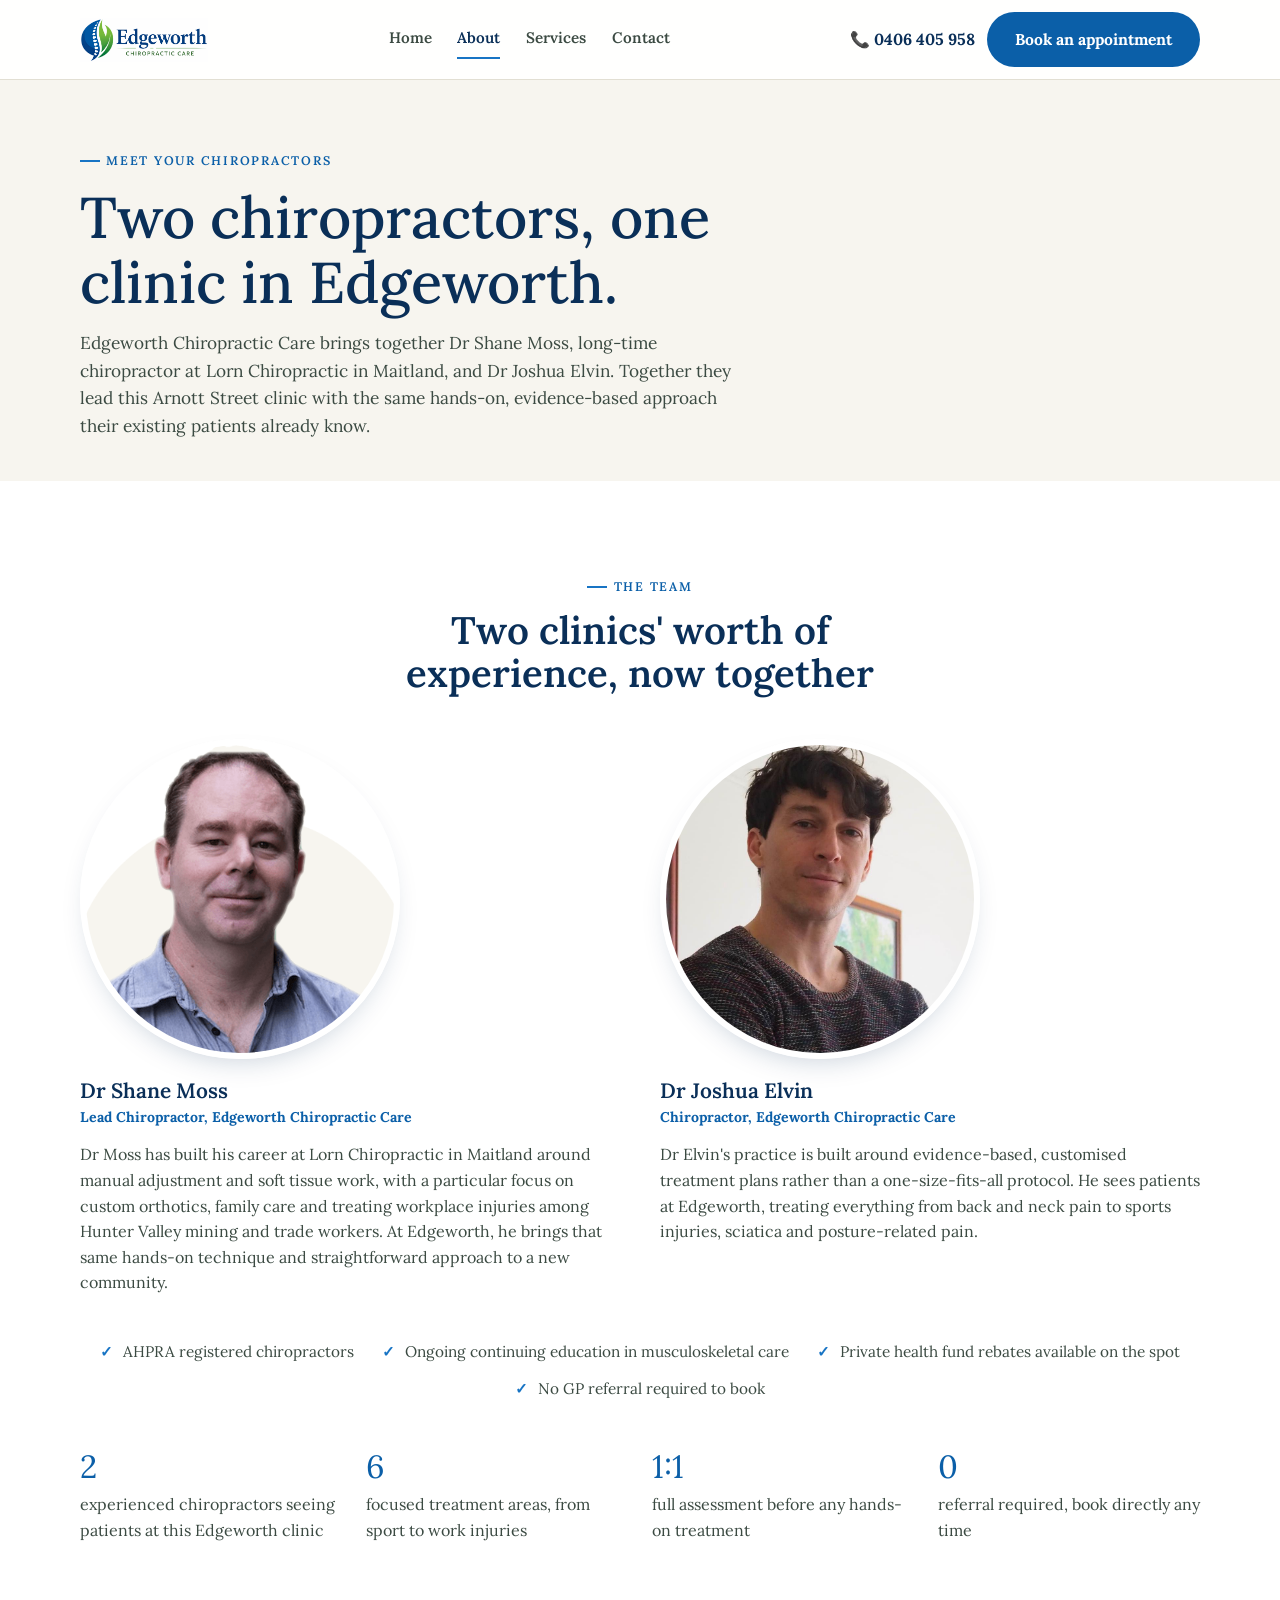
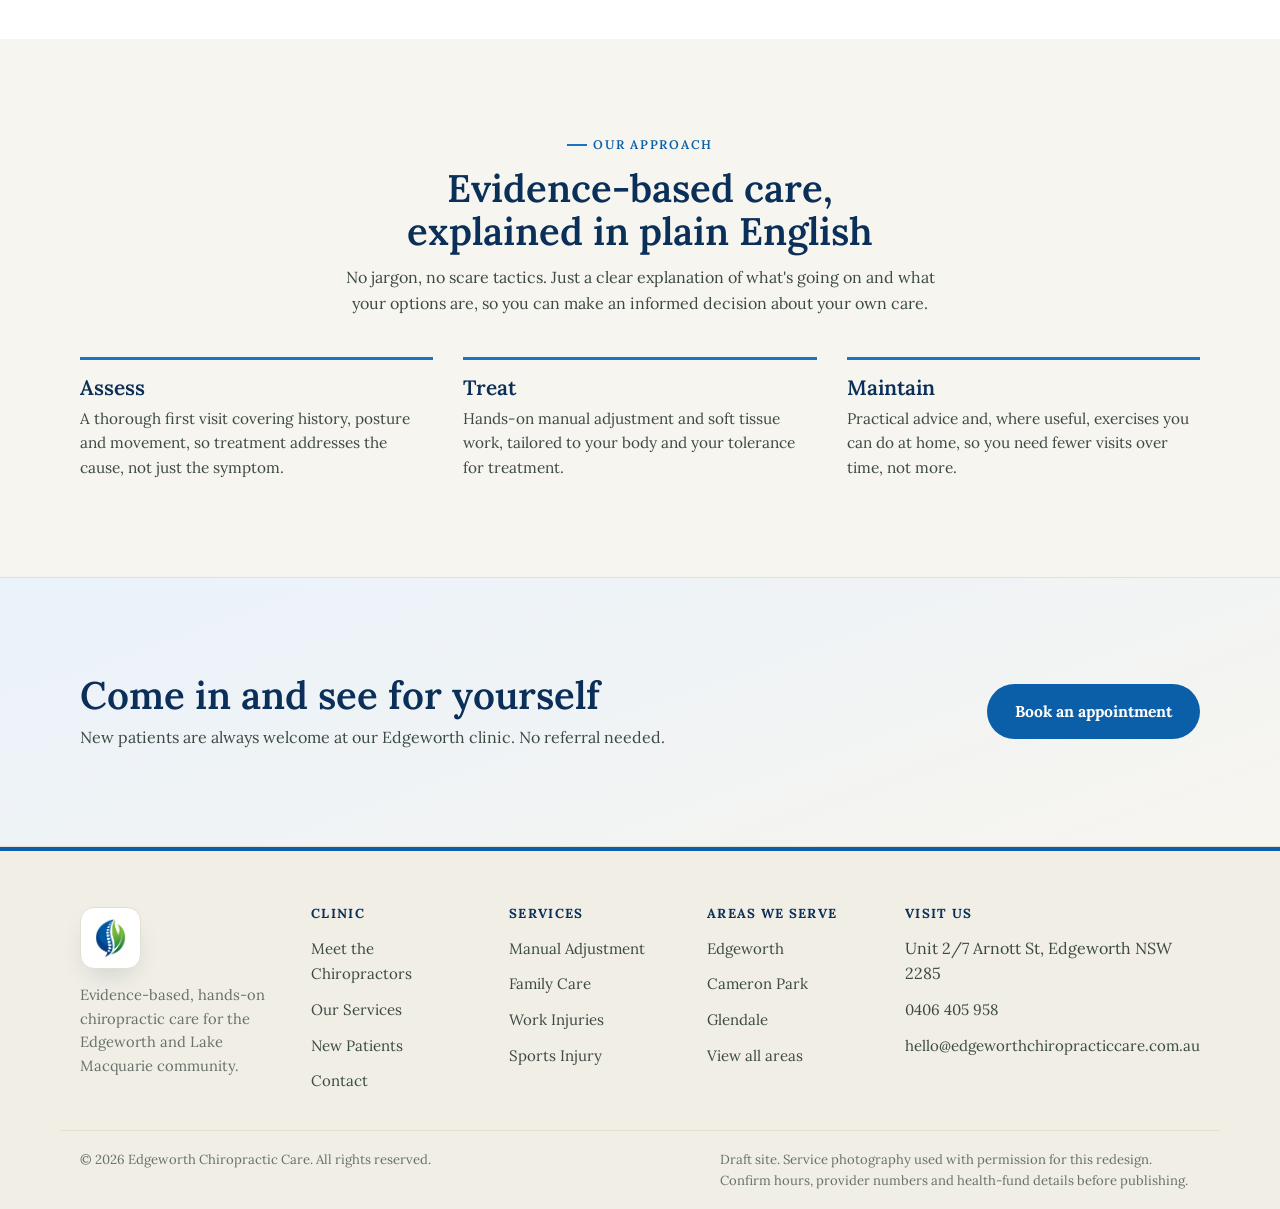
==== about.html @ 2de2f8eb "Inital site upload" ====
<!doctype html>
<html lang="en-AU">
<head>
<meta charset="UTF-8">
<meta name="viewport" content="width=device-width, initial-scale=1, viewport-fit=cover">
<title>About | Edgeworth Chiropractic Care</title>
<link rel="preconnect" href="https://fonts.googleapis.com">
<link rel="preconnect" href="https://fonts.gstatic.com" crossorigin>
<link href="https://fonts.googleapis.com/css2?family=Lora:ital,wght@0,400..700;1,400..700&display=swap" rel="stylesheet">
<link rel="stylesheet" href="styles.css">
</head>
<body>

<header class="site-header">
  <div class="wrap">
    <a class="brand" href="index.html">
      <img src="images/logo-trimmed.png" alt="Edgeworth Chiropractic Care logo">
    </a>
    <button class="nav-toggle" id="navToggle" aria-label="Toggle menu" aria-expanded="false">☰</button>
    <nav class="main-nav" id="mainNav">
      <a href="index.html">Home</a>
      <a href="about.html" aria-current="page">About</a>
      <a href="services.html">Services</a>
      <a href="contact.html">Contact</a>
    </nav>
    <div class="header-cta">
      <a class="header-phone" href="tel:0406405958">📞 0406 405 958</a>
      <a class="btn btn-primary" href="book.html">Book an appointment</a>
    </div>
  </div>
</header>

<main>
  <section class="page-hero on-cream">
    <div class="wrap">
      <span class="eyebrow">Meet your chiropractors</span>
      <h1>Two chiropractors, one clinic in Edgeworth.</h1>
      <p class="lede">Edgeworth Chiropractic Care brings together Dr Shane Moss, long-time chiropractor at Lorn Chiropractic in Maitland, and Dr Joshua Elvin. Together they lead this Arnott Street clinic with the same hands-on, evidence-based approach their existing patients already know.</p>
    </div>
  </section>

  <section class="on-white">
    <div class="wrap">
      <div class="section-head center">
        <span class="eyebrow">The team</span>
        <h2>Two clinics' worth of experience, now together</h2>
      </div>
      <div class="doctor-grid">
        <article class="doctor-card">
          <div class="portrait-frame">
            <img src="images/dr-shane-moss-face.png" alt="Dr Shane Moss, chiropractor">
          </div>
          <h3>Dr Shane Moss</h3>
          <p class="role">Lead Chiropractor, Edgeworth Chiropractic Care</p>
          <p>Dr Moss has built his career at Lorn Chiropractic in Maitland around manual adjustment and soft tissue work, with a particular focus on custom orthotics, family care and treating workplace injuries among Hunter Valley mining and trade workers. At Edgeworth, he brings that same hands-on technique and straightforward approach to a new community.</p>
        </article>
        <article class="doctor-card">
          <div class="portrait-frame">
            <img src="images/dr-joshua-elvin-face.jpg" alt="Dr Joshua Elvin, chiropractor">
          </div>
          <h3>Dr Joshua Elvin</h3>
          <p class="role">Chiropractor, Edgeworth Chiropractic Care</p>
          <p>Dr Elvin's practice is built around evidence-based, customised treatment plans rather than a one-size-fits-all protocol. He sees patients at Edgeworth, treating everything from back and neck pain to sports injuries, sciatica and posture-related pain.</p>
        </article>
      </div>

      <div class="credential-row">
        <ul class="credential-list">
          <li>AHPRA registered chiropractors</li>
          <li>Ongoing continuing education in musculoskeletal care</li>
          <li>Private health fund rebates available on the spot</li>
          <li>No GP referral required to book</li>
        </ul>
      </div>

      <div class="value-grid">
        <div class="value-card">
          <div class="value-num">2</div>
          <p>experienced chiropractors seeing patients at this Edgeworth clinic</p>
        </div>
        <div class="value-card">
          <div class="value-num">6</div>
          <p>focused treatment areas, from sport to work injuries</p>
        </div>
        <div class="value-card">
          <div class="value-num">1:1</div>
          <p>full assessment before any hands-on treatment</p>
        </div>
        <div class="value-card">
          <div class="value-num">0</div>
          <p>referral required, book directly any time</p>
        </div>
      </div>
    </div>
  </section>

  <section class="on-cream">
    <div class="wrap">
      <div class="section-head center">
        <span class="eyebrow">Our approach</span>
        <h2>Evidence-based care, explained in plain English</h2>
        <p class="lede">No jargon, no scare tactics. Just a clear explanation of what's going on and what your options are, so you can make an informed decision about your own care.</p>
      </div>
      <div class="feature-row">
        <div class="feature">
          <h3>Assess</h3>
          <p>A thorough first visit covering history, posture and movement, so treatment addresses the cause, not just the symptom.</p>
        </div>
        <div class="feature">
          <h3>Treat</h3>
          <p>Hands-on manual adjustment and soft tissue work, tailored to your body and your tolerance for treatment.</p>
        </div>
        <div class="feature">
          <h3>Maintain</h3>
          <p>Practical advice and, where useful, exercises you can do at home, so you need fewer visits over time, not more.</p>
        </div>
      </div>
    </div>
  </section>

  <section class="on-navy">
    <div class="wrap cta-band">
      <div>
        <h2>Come in and see for yourself</h2>
        <p>New patients are always welcome at our Edgeworth clinic. No referral needed.</p>
      </div>
      <div class="btn-row">
        <a class="btn btn-primary" href="book.html">Book an appointment</a>
      </div>
    </div>
  </section>
</main>

<footer class="site-footer">
  <div class="wrap footer-top">
    <div>
      <span class="footer-brand-badge"><img src="images/logo-icon.png" alt="Edgeworth Chiropractic Care icon"></span>
      <p class="tag">Evidence-based, hands-on chiropractic care for the Edgeworth and Lake Macquarie community.</p>
    </div>
    <div class="footer-col">
      <h4>Clinic</h4>
      <ul>
        <li><a href="about.html">Meet the Chiropractors</a></li>
        <li><a href="services.html">Our Services</a></li>
        <li><a href="contact.html">New Patients</a></li>
        <li><a href="contact.html">Contact</a></li>
      </ul>
    </div>
    <div class="footer-col">
      <h4>Services</h4>
      <ul>
        <li><a href="services.html#manual-adjustment">Manual Adjustment</a></li>
        <li><a href="services.html#family-care">Family Care</a></li>
        <li><a href="services.html#work-injuries">Work Injuries</a></li>
        <li><a href="services.html#sports-injury">Sports Injury</a></li>
      </ul>
    </div>
    <div class="footer-col">
      <h4>Areas we serve</h4>
      <ul>
        <li><a href="chiropractor-edgeworth.html">Edgeworth</a></li>
        <li><a href="chiropractor-cameron-park.html">Cameron Park</a></li>
        <li><a href="chiropractor-glendale.html">Glendale</a></li>
        <li><a href="locations.html">View all areas</a></li>
      </ul>
    </div>
    <div class="footer-col">
      <h4>Visit us</h4>
      <ul>
        <li>Unit 2/7 Arnott St, Edgeworth NSW 2285</li>
        <li><a href="tel:0406405958">0406 405 958</a></li>
        <li><a href="mailto:hello@edgeworthchiropracticcare.com.au">hello@edgeworthchiropracticcare.com.au</a></li>
      </ul>
    </div>
  </div>
  <div class="wrap footer-bottom">
    <span>© 2026 Edgeworth Chiropractic Care. All rights reserved.</span>
    <span class="note">Draft site. Service photography used with permission for this redesign. Confirm hours, provider numbers and health-fund details before publishing.</span>
  </div>
</footer>

<script>
  var toggle = document.getElementById('navToggle');
  var nav = document.getElementById('mainNav');
  if (toggle) {
    toggle.addEventListener('click', function () {
      var open = nav.classList.toggle('open');
      toggle.setAttribute('aria-expanded', open ? 'true' : 'false');
    });
  }
</script>
</body>
</html>
---- styles.css ----
/* Edgeworth Chiropractic Care: shared stylesheet */

:root {
  padding-top: env(safe-area-inset-top, 0px);
  padding-bottom: env(safe-area-inset-bottom, 0px);

  /* ---- Color tokens (light, default) ---- */
  --navy-900: #0A2F58;
  --navy-800: #0D3A6B;
  --navy-700: #0B5FA8;
  --navy-600: #1874C4;
  --green-700: #457A22;
  --green-600: #5FA930;
  --green-500: #7BC24A;
  --cream-50:  #F7F5EF;
  --cream-100: #F0EEE5;
  --paper:     #FFFFFF;
  --ink-900:   #16221C;
  --ink-700:   #3B4A42;
  --ink-500:   #667169;
  --line:      #E2DFD3;
  --line-strong: #C9C4B2;
  --focus:     #1874C4;
  --shadow: 0 12px 30px -14px rgba(10, 47, 88, 0.28);
  --tint-50:   #EAF2FB;
}

/* This site intentionally keeps one warm, light look regardless of the
   viewer's system dark-mode setting. A brand site reads best in its own
   colours, not inverted, so no dark-theme variant is defined here. */

* { box-sizing: border-box; }
img { max-width: 100%; }
[hidden] { display: none !important; }

html, body {
  margin: 0;
  background: var(--cream-50);
  color: var(--ink-900);
  font-family: "Lora", Georgia, "Times New Roman", serif;
  font-size: 16px;
  line-height: 1.6;
  -webkit-font-smoothing: antialiased;
}

body {
  padding-inline: 0;
}

h1, h2, h3, h4 {
  font-family: "Lora", Georgia, "Times New Roman", serif;
  color: var(--navy-900);
  font-weight: 600;
  line-height: 1.12;
  text-wrap: balance;
  margin: 0;
}

h1 { font-size: clamp(2.2rem, 4.5vw, 3.6rem); font-weight: 500; }
h2 { font-size: clamp(1.7rem, 3vw, 2.5rem); }
h3 { font-size: 1.3rem; }

p { margin: 0; color: var(--ink-700); }

a { color: var(--navy-700); }
a:focus-visible, button:focus-visible, .btn:focus-visible {
  outline: 3px solid var(--focus);
  outline-offset: 2px;
}

.eyebrow {
  display: inline-flex;
  align-items: center;
  gap: 0.5em;
  font-family: "Lora", serif;
  font-weight: 600;
  font-size: 0.78rem;
  letter-spacing: 0.14em;
  text-transform: uppercase;
  color: var(--navy-700);
}
.eyebrow::before {
  content: "";
  width: 1.6em;
  height: 2px;
  background: var(--navy-600);
  display: inline-block;
}

.wrap {
  max-width: 1160px;
  margin-inline: auto;
  padding-inline: max(20px, env(safe-area-inset-left, 0px));
  padding-inline-end: max(20px, env(safe-area-inset-right, 0px));
}

section { padding-block: clamp(48px, 8vw, 96px); }
.section-tight { padding-block: clamp(32px, 5vw, 56px); }
.on-white { background: var(--paper); }
.on-cream { background: var(--cream-50); }
.on-navy {
  background: linear-gradient(160deg, var(--tint-50), var(--cream-50));
  border-block: 1px solid var(--line);
}

/* ---------- Header ---------- */
.site-header {
  position: sticky;
  top: env(safe-area-inset-top, 0px);
  z-index: 40;
  background: color-mix(in srgb, var(--paper) 92%, transparent);
  backdrop-filter: blur(8px);
  border-bottom: 1px solid var(--line);
}
.site-header .wrap {
  display: flex;
  align-items: center;
  justify-content: space-between;
  gap: 16px;
  padding-block: 12px;
}
.brand { display: flex; align-items: center; gap: 10px; text-decoration: none; }
.brand img { height: 44px; width: auto; display: block; }
.brand-word {
  font-family: "Lora", serif;
  font-weight: 600;
  font-size: 1.15rem;
  color: var(--navy-900);
  letter-spacing: 0.01em;
}
nav.main-nav { display: flex; align-items: center; gap: clamp(14px, 2vw, 30px); }
nav.main-nav a {
  color: var(--ink-700);
  text-decoration: none;
  font-weight: 600;
  font-size: 0.95rem;
  padding-block: 6px;
  border-bottom: 2px solid transparent;
}
nav.main-nav a:hover,
nav.main-nav a[aria-current="page"] {
  color: var(--navy-900);
  border-bottom-color: var(--navy-600);
}
.header-cta { display: flex; align-items: center; gap: 12px; }
.header-phone {
  display: none;
  font-weight: 700;
  color: var(--navy-900);
  text-decoration: none;
  white-space: nowrap;
}
@media (min-width: 720px) { .header-phone { display: inline-flex; align-items: center; gap: 6px; } }

.nav-toggle {
  display: none;
  background: none;
  border: 1px solid var(--line-strong);
  border-radius: 8px;
  width: 42px;
  height: 38px;
  align-items: center;
  justify-content: center;
  color: var(--navy-900);
}
@media (max-width: 719px) {
  nav.main-nav { display: none; }
  nav.main-nav.open {
    display: flex;
    flex-direction: column;
    align-items: flex-start;
    position: absolute;
    left: 0; right: 0; top: 100%;
    background: var(--paper);
    border-bottom: 1px solid var(--line);
    padding: 14px 20px 20px;
    gap: 4px;
  }
  .nav-toggle { display: inline-flex; }
}

/* ---------- Buttons ---------- */
.btn {
  display: inline-flex;
  align-items: center;
  justify-content: center;
  gap: 8px;
  border-radius: 999px;
  padding: 13px 26px;
  font-weight: 700;
  font-size: 0.98rem;
  text-decoration: none;
  border: 2px solid transparent;
  cursor: pointer;
  white-space: nowrap;
}
.btn-primary { background: var(--navy-700); color: #FFFFFF; }
.btn-primary:hover { background: var(--navy-800); }
.btn-outline {
  background: transparent;
  border-color: color-mix(in srgb, var(--navy-900) 25%, transparent);
  color: var(--navy-900);
}
.btn-outline:hover { border-color: var(--navy-900); }
.btn-outline-invert {
  background: transparent;
  border-color: rgba(255,255,255,0.5);
  color: #fff;
}
.btn-outline-invert:hover { border-color: #fff; }
.btn-row { display: flex; flex-wrap: wrap; gap: 14px; }

/* ---------- Hero banner ---------- */
.hero-banner {
  height: 10px;
  background: linear-gradient(90deg, var(--green-700), var(--green-600) 50%, var(--green-500));
}

/* ---------- Hero ---------- */
.hero .wrap {
  display: grid;
  grid-template-columns: 1.05fr 0.95fr;
  gap: clamp(28px, 5vw, 64px);
  align-items: center;
  padding-block: clamp(40px, 7vw, 80px);
}
@media (max-width: 860px) { .hero .wrap { grid-template-columns: 1fr; } }
.hero-copy > * + * { margin-top: 18px; }
.hero-copy p.lede { font-size: 1.14rem; max-width: 46ch; }
.trust-row {
  display: flex;
  flex-wrap: wrap;
  align-items: center;
  gap: 18px;
  margin-top: 28px;
  font-size: 0.9rem;
  color: var(--ink-500);
}
.trust-row strong { color: var(--navy-900); }

.hero-art { position: relative; display: flex; justify-content: center; }
.blob {
  position: absolute;
  inset: 6% 8%;
  background: linear-gradient(150deg, var(--navy-600), var(--navy-900));
  border-radius: 46% 54% 61% 39% / 42% 47% 53% 58%;
  opacity: 0.16;
  z-index: 0;
}
.hero-photo {
  position: relative;
  z-index: 1;
  width: min(360px, 82vw);
  aspect-ratio: 1;
  border-radius: 50%;
  overflow: hidden;
  box-shadow: var(--shadow);
  border: 6px solid var(--paper);
}
.hero-photo img { width: 100%; height: 100%; object-fit: cover; display: block; }

/* ---------- Cards / grids ---------- */
.grid-3 {
  display: grid;
  grid-template-columns: repeat(3, 1fr);
  gap: 28px;
  margin-top: 44px;
}
@media (max-width: 900px) { .grid-3 { grid-template-columns: repeat(2, 1fr); } }
@media (max-width: 620px) { .grid-3 { grid-template-columns: 1fr; } }

.service-card {
  background: var(--paper);
  border: 1px solid var(--line);
  border-radius: 18px;
  padding: 26px;
  display: flex;
  flex-direction: column;
  gap: 14px;
  text-decoration: none;
}
.service-photo {
  width: 84px;
  height: 84px;
  border-radius: 50%;
  overflow: hidden;
  border: 3px solid var(--cream-100);
  flex-shrink: 0;
}
.service-photo img { width: 100%; height: 100%; object-fit: cover; display: block; }
.service-card h3 { color: var(--navy-900); }
.service-card p { font-size: 0.96rem; }
.card-link {
  margin-top: auto;
  font-weight: 700;
  font-size: 0.9rem;
  color: var(--navy-700);
}

.section-head {
  display: flex;
  flex-direction: column;
  gap: 12px;
  max-width: 62ch;
}
.section-head.center { align-items: center; text-align: center; margin-inline: auto; }

/* ---------- Approach / feature rows ---------- */
.feature-row {
  display: grid;
  grid-template-columns: repeat(3, 1fr);
  gap: 30px;
  margin-top: 40px;
}
@media (max-width: 860px) { .feature-row { grid-template-columns: 1fr; } }
.feature {
  border-top: 3px solid var(--navy-600);
  padding-top: 16px;
}
.feature h3 { margin-bottom: 8px; }
.feature p { font-size: 0.96rem; }

/* ---------- Testimonial ---------- */
.testimonial {
  max-width: 720px;
  margin: 40px auto 0;
  text-align: center;
}
.testimonial blockquote {
  font-family: "Lora", serif;
  font-size: clamp(1.2rem, 2.4vw, 1.6rem);
  font-style: italic;
  color: var(--navy-900);
  margin: 0;
}
.testimonial cite {
  display: block;
  margin-top: 16px;
  font-style: normal;
  font-size: 0.9rem;
  color: var(--ink-500);
}

/* ---------- CTA band ---------- */
.cta-band {
  display: flex;
  flex-wrap: wrap;
  align-items: center;
  justify-content: space-between;
  gap: 24px;
  color: var(--ink-900);
}
.cta-band h2 { color: var(--navy-900); }
.cta-band p { color: var(--ink-700); margin-top: 8px; }

/* ---------- Footer ---------- */
.site-footer {
  background: var(--cream-100);
  color: var(--ink-700);
  border-top: 4px solid var(--navy-700);
}
.footer-top {
  display: grid;
  grid-template-columns: 1.2fr 1fr 1fr 1fr 1fr;
  gap: 32px;
  padding-block: 56px 36px;
}
@media (max-width: 1000px) { .footer-top { grid-template-columns: 1fr 1fr 1fr; } }
@media (max-width: 640px) { .footer-top { grid-template-columns: 1fr 1fr; } }
@media (max-width: 420px) { .footer-top { grid-template-columns: 1fr; } }
.footer-brand-badge {
  display: inline-flex;
  background: var(--paper);
  border: 1px solid var(--line);
  border-radius: 14px;
  padding: 10px 14px;
  box-shadow: var(--shadow);
}
.footer-brand-badge img { height: 40px; display: block; }
.footer-top p.tag { margin-top: 14px; max-width: 34ch; color: var(--ink-500); font-size: 0.92rem; }
.footer-col h4 {
  color: var(--navy-900);
  font-family: "Lora", serif;
  font-size: 0.82rem;
  letter-spacing: 0.1em;
  text-transform: uppercase;
  font-weight: 700;
  margin-bottom: 14px;
}
.footer-col ul { list-style: none; margin: 0; padding: 0; display: flex; flex-direction: column; gap: 10px; }
.footer-col a { color: var(--ink-700); text-decoration: none; font-size: 0.94rem; }
.footer-col a:hover { color: var(--navy-700); }
.footer-bottom {
  border-top: 1px solid var(--line);
  padding-block: 18px;
  display: flex;
  flex-wrap: wrap;
  gap: 10px;
  justify-content: space-between;
  font-size: 0.82rem;
  color: var(--ink-500);
}
.footer-bottom .note { max-width: 60ch; }

/* ---------- Page hero (interior pages) ---------- */
.page-hero { padding-block: clamp(40px, 6vw, 64px) clamp(24px, 4vw, 40px); }
.page-hero .eyebrow { margin-bottom: 14px; }
.page-hero p.lede { max-width: 60ch; margin-top: 16px; font-size: 1.08rem; }

/* ---------- About page specifics ---------- */
.about-grid {
  display: grid;
  grid-template-columns: 0.9fr 1.1fr;
  gap: 48px;
  align-items: start;
}
@media (max-width: 860px) { .about-grid { grid-template-columns: 1fr; } }
.portrait-frame {
  border-radius: 50%;
  overflow: hidden;
  width: min(320px, 70vw);
  aspect-ratio: 1;
  border: 6px solid var(--paper);
  box-shadow: var(--shadow);
}
.portrait-frame img { width: 100%; height: 100%; object-fit: cover; display: block; }
.credential-list { list-style: none; margin: 24px 0 0; padding: 0; display: flex; flex-direction: column; gap: 12px; }
.credential-list li { display: flex; gap: 10px; font-size: 0.96rem; color: var(--ink-700); }
.credential-list li::before { content: "✓"; color: var(--navy-600); font-weight: 700; }

.doctor-grid {
  display: grid;
  grid-template-columns: 1fr 1fr;
  gap: 40px;
  margin-top: 44px;
}
@media (max-width: 720px) { .doctor-grid { grid-template-columns: 1fr; } }
.doctor-card .portrait-frame { margin-bottom: 20px; }
.doctor-card .role {
  font-weight: 700;
  font-size: 0.88rem;
  color: var(--navy-700);
  margin-top: 4px;
}
.doctor-card p:not(.role) { margin-top: 14px; }

.credential-row {
  display: flex;
  justify-content: center;
  margin-top: 44px;
}
.credential-row .credential-list {
  margin-top: 0;
  flex-direction: row;
  flex-wrap: wrap;
  justify-content: center;
  gap: 12px 28px;
}

.value-grid { display: grid; grid-template-columns: repeat(4, 1fr); gap: 24px; margin-top: 40px; }
@media (max-width: 900px) { .value-grid { grid-template-columns: repeat(2, 1fr); } }
@media (max-width: 480px) { .value-grid { grid-template-columns: 1fr; } }
.value-card { text-align: left; }
.value-num { font-family: "Lora", serif; font-size: 2rem; color: var(--navy-700); }

/* ---------- Services page ---------- */
.service-full {
  display: grid;
  grid-template-columns: 200px 1fr;
  gap: 32px;
  align-items: center;
  padding-block: 36px;
  border-bottom: 1px solid var(--line);
}
.service-full:last-child { border-bottom: none; }
.service-full:nth-child(even) .service-full-photo { order: 2; }
@media (max-width: 680px) {
  .service-full { grid-template-columns: 1fr; text-align: left; }
  .service-full:nth-child(even) .service-full-photo { order: 0; }
}
.service-full-photo {
  width: 160px;
  height: 160px;
  border-radius: 50%;
  overflow: hidden;
  border: 4px solid var(--cream-100);
  box-shadow: var(--shadow);
}
.service-full-photo img { width: 100%; height: 100%; object-fit: cover; display: block; }
.service-full h3 { font-size: 1.5rem; margin-bottom: 10px; }

/* ---------- Map embed ---------- */
.map-frame {
  border-radius: 18px;
  overflow: hidden;
  border: 1px solid var(--line);
  box-shadow: var(--shadow);
  margin-top: 40px;
}
.map-frame iframe { display: block; width: 100%; height: 380px; border: 0; }

/* ---------- Contact page ---------- */
.contact-grid { display: grid; grid-template-columns: 1fr 1fr; gap: 48px; align-items: start; }
@media (max-width: 860px) { .contact-grid { grid-template-columns: 1fr; } }
.info-card {
  background: var(--paper);
  border: 1px solid var(--line);
  border-radius: 18px;
  padding: 30px;
}
.info-card + .info-card { margin-top: 22px; }
.info-row { display: flex; gap: 14px; padding-block: 12px; border-bottom: 1px solid var(--line); }
.info-row:last-child { border-bottom: none; }
.info-row .k { font-weight: 700; color: var(--navy-900); min-width: 92px; }
.info-row .v { color: var(--ink-700); }
.map-link {
  display: inline-flex;
  align-items: center;
  gap: 8px;
  margin-top: 10px;
  font-weight: 700;
  font-size: 0.92rem;
}
.form-grid { display: grid; gap: 16px; }
.form-row-2 { display: grid; grid-template-columns: 1fr 1fr; gap: 16px; }
@media (max-width: 500px) { .form-row-2 { grid-template-columns: 1fr; } }
label { font-size: 0.85rem; font-weight: 700; color: var(--navy-900); display: block; margin-bottom: 6px; }
input, textarea, select {
  width: 100%;
  font: inherit;
  padding: 12px 14px;
  border-radius: 10px;
  border: 1px solid var(--line-strong);
  background: var(--paper);
  color: var(--ink-900);
}
textarea { min-height: 120px; resize: vertical; }
.field-note { font-size: 0.82rem; color: var(--ink-500); margin-top: 24px; }
.notice-banner {
  background: color-mix(in srgb, var(--navy-600) 12%, var(--cream-50));
  border: 1px solid color-mix(in srgb, var(--navy-600) 30%, transparent);
  border-radius: 14px;
  padding: 16px 20px;
  font-size: 0.92rem;
  color: var(--ink-700);
}

.hours-table { width: 100%; border-collapse: collapse; margin-top: 4px; }
.hours-table td { padding: 8px 0; border-bottom: 1px solid var(--line); font-size: 0.95rem; }
.hours-table tr:last-child td { border-bottom: none; }
.hours-table td.day { font-weight: 700; color: var(--navy-900); }
.hours-table td.time { text-align: right; color: var(--ink-700); }

@media (prefers-reduced-motion: no-preference) {
  .service-card, .btn { transition: all 0.18s ease; }
  .service-card:hover { transform: translateY(-3px); box-shadow: var(--shadow); }
}
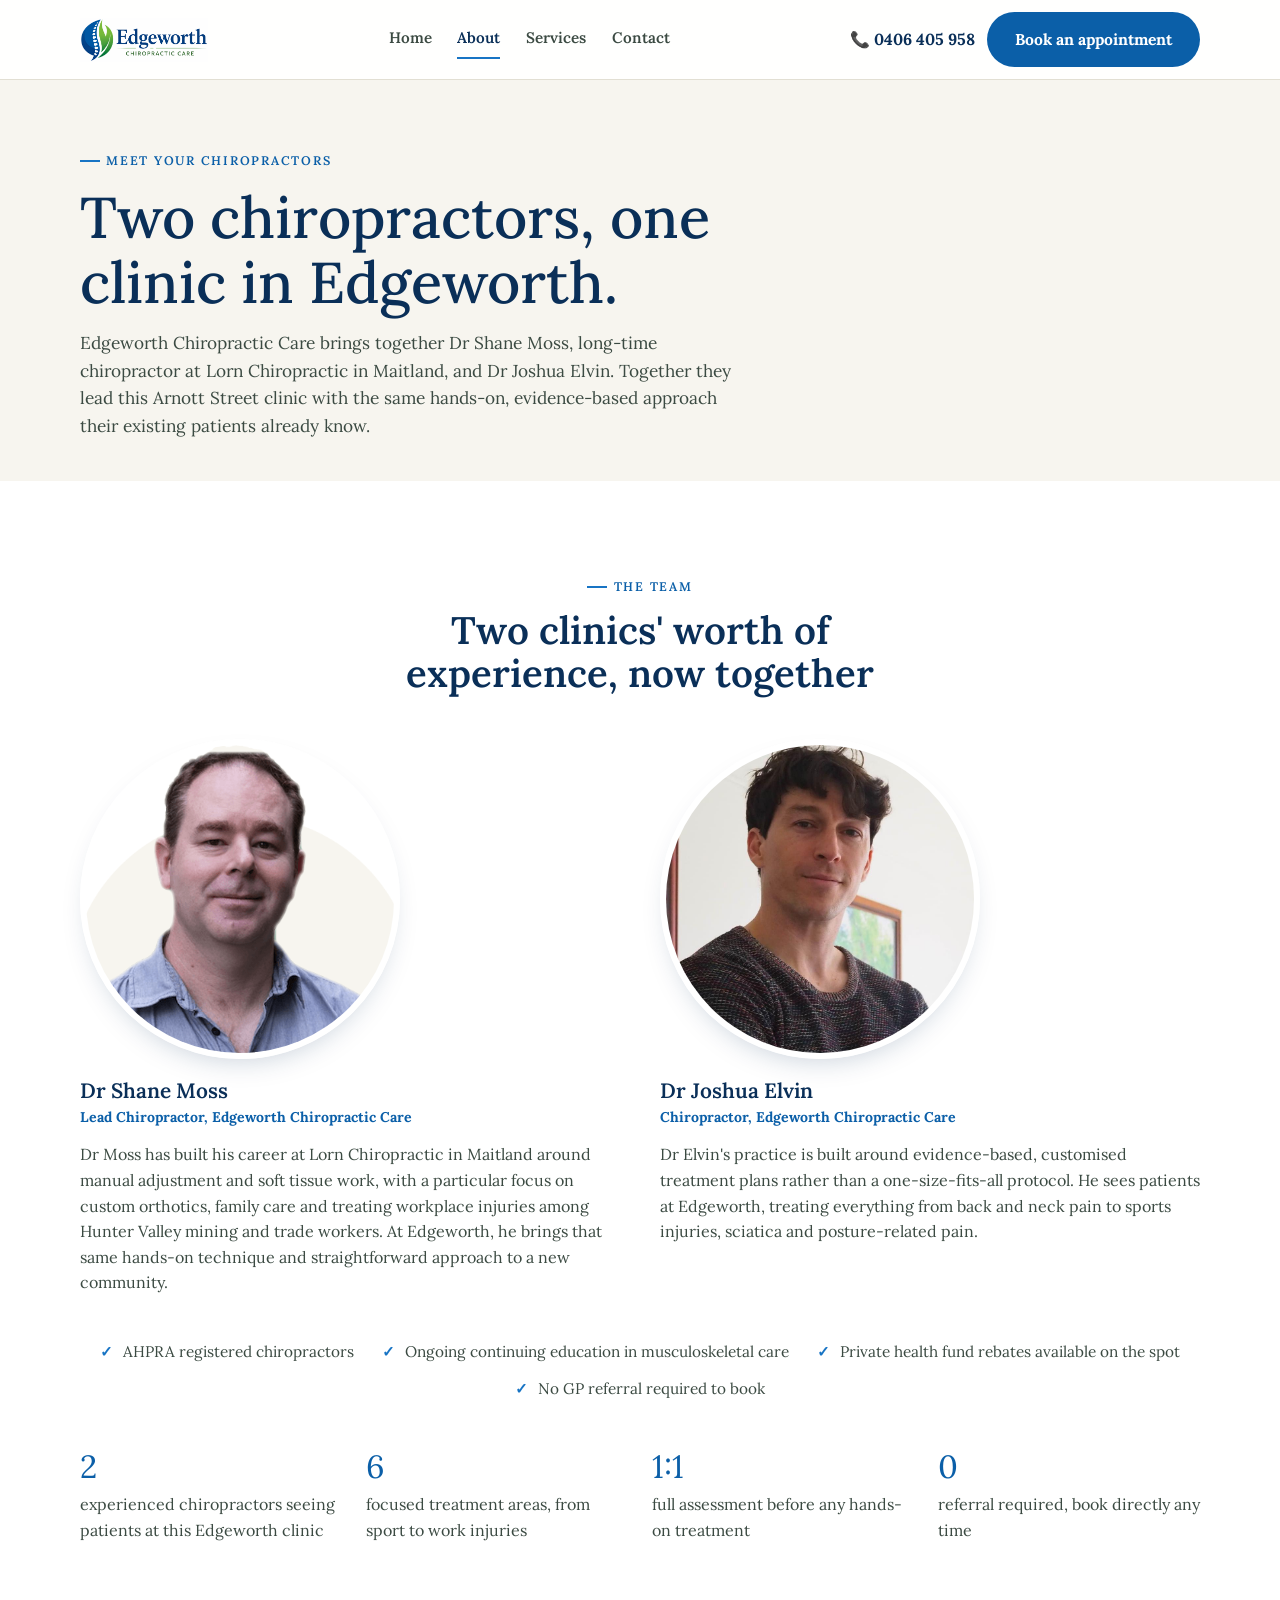
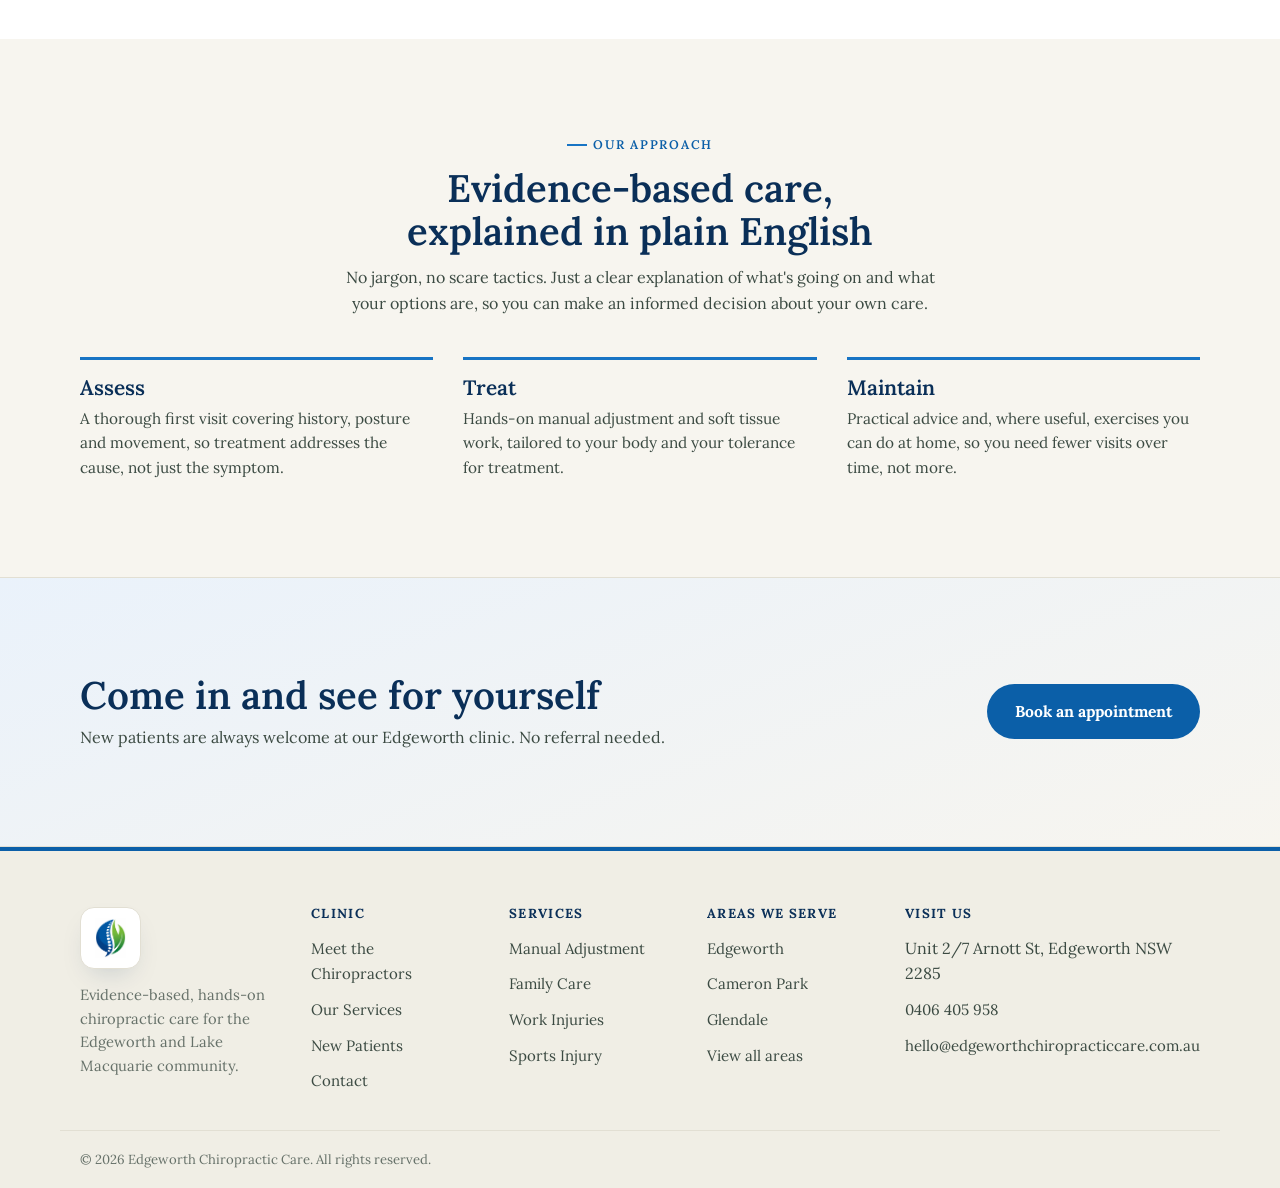
==== commit 9834669d: "website update" ====
--- a/about.html
+++ b/about.html
@@ -175,7 +175,6 @@
   </div>
   <div class="wrap footer-bottom">
     <span>© 2026 Edgeworth Chiropractic Care. All rights reserved.</span>
-    <span class="note">Draft site. Service photography used with permission for this redesign. Confirm hours, provider numbers and health-fund details before publishing.</span>
   </div>
 </footer>
 
--- a/styles.css
+++ b/styles.css
@@ -112,6 +112,9 @@
   backdrop-filter: blur(8px);
   border-bottom: 1px solid var(--line);
 }
+@media (max-width: 719px) {
+  .site-header { background: var(--paper); backdrop-filter: none; }
+}
 .site-header .wrap {
   display: flex;
   align-items: center;
@@ -456,6 +459,13 @@
   justify-content: center;
   gap: 12px 28px;
 }
+@media (max-width: 700px) {
+  .credential-row { justify-content: flex-start; }
+  .credential-row .credential-list {
+    flex-direction: column;
+    align-items: flex-start;
+  }
+}
 
 .value-grid { display: grid; grid-template-columns: repeat(4, 1fr); gap: 24px; margin-top: 40px; }
 @media (max-width: 900px) { .value-grid { grid-template-columns: repeat(2, 1fr); } }
@@ -500,8 +510,8 @@
 .map-frame iframe { display: block; width: 100%; height: 380px; border: 0; }
 
 /* ---------- Contact page ---------- */
-.contact-grid { display: grid; grid-template-columns: 1fr 1fr; gap: 48px; align-items: start; }
-@media (max-width: 860px) { .contact-grid { grid-template-columns: 1fr; } }
+.contact-grid { display: grid; grid-template-columns: minmax(0, 1fr) minmax(0, 1fr); gap: 48px; align-items: start; }
+@media (max-width: 860px) { .contact-grid { grid-template-columns: minmax(0, 1fr); } }
 .info-card {
   background: var(--paper);
   border: 1px solid var(--line);
@@ -511,8 +521,8 @@
 .info-card + .info-card { margin-top: 22px; }
 .info-row { display: flex; gap: 14px; padding-block: 12px; border-bottom: 1px solid var(--line); }
 .info-row:last-child { border-bottom: none; }
-.info-row .k { font-weight: 700; color: var(--navy-900); min-width: 92px; }
-.info-row .v { color: var(--ink-700); }
+.info-row .k { font-weight: 700; color: var(--navy-900); min-width: 92px; flex-shrink: 0; }
+.info-row .v { color: var(--ink-700); min-width: 0; overflow-wrap: anywhere; }
 .map-link {
   display: inline-flex;
   align-items: center;
